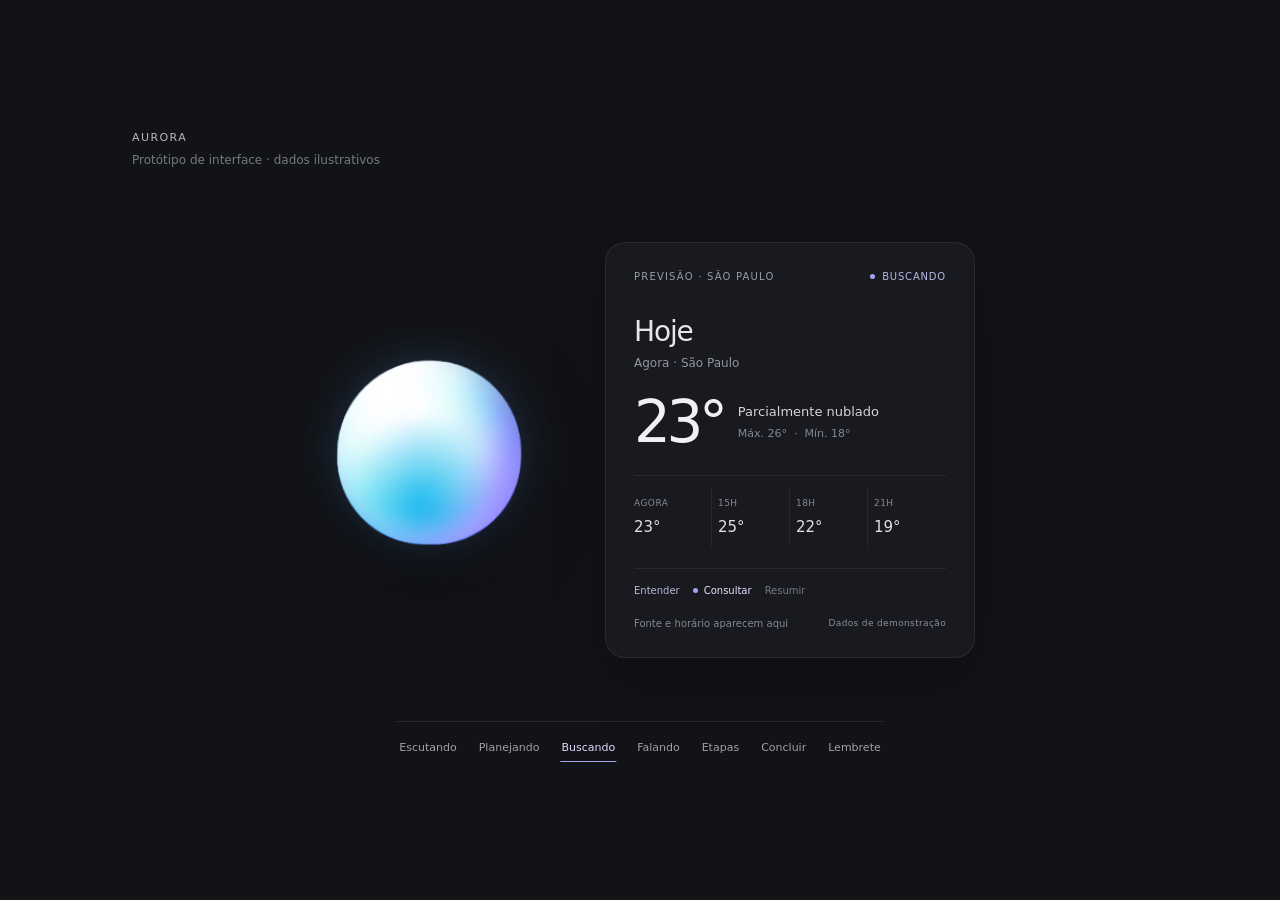
==== prototypes/aurora-motion-prototype.html @ ee7bd50a "feat(prototype): add experimental information cards" ====
<!doctype html>
<html lang="pt-BR">
<head>
<meta charset="utf-8">
<meta name="viewport" content="width=device-width, initial-scale=1">
<title>Aurora — protótipo de motion</title>
<style>
:root{color-scheme:dark;--violet:#a99bff;--blue:#76d8ff;--white:#f3fbff;--mint:#aaf5ed;--ease:cubic-bezier(.2,.8,.2,1)}
*{box-sizing:border-box}body{margin:0;min-height:100vh;overflow:hidden;font:14px/1.5 Inter,ui-sans-serif,system-ui,-apple-system,"Segoe UI",sans-serif;color:#e6e7eb;background:#121316;display:grid;place-items:center}
.workbench{position:relative;width:min(1100px,94vw);height:min(700px,92vh);display:grid;place-items:center;z-index:1}.eyebrow{position:absolute;top:30px;left:42px;color:#b9bac1;font-size:11px;letter-spacing:.13em;text-transform:uppercase}.caption{position:absolute;top:51px;left:42px;color:#777982;font-size:12px}.scene{display:flex;align-items:center;gap:68px;transform:translateX(6px);transition:gap .8s var(--ease)}
.orb-wrap{--energy:.24;--voice:0;width:220px;height:220px;display:grid;place-items:center;position:relative;flex:none;filter:drop-shadow(0 16px 32px #0008);transform:translate3d(0,0,0) scale(calc(1 + var(--energy)*.055));transition:filter .6s}
.halo{position:absolute;inset:8px;border-radius:50%;background:radial-gradient(ellipse,#8b76ff32,#70ddff20 50%,transparent 72%);filter:blur(17px);opacity:calc(.32 + var(--energy)*.34);transform:scale(calc(1 + var(--voice)*.11));will-change:transform,opacity}
.orb{position:relative;width:174px;height:174px;border-radius:50%;overflow:hidden;isolation:isolate;background:radial-gradient(ellipse at 32% 18%,#fff 0,#f6fdff 16%,#b8edff 33%,#76c9ff 50%,#607cf3 70%,#7458cf 88%,#423481 100%);box-shadow:inset -18px -24px 36px #2d3477aa,inset 10px 12px 24px #ffffffbb,0 0 54px #7b8bff28;transform:translate3d(calc(var(--flow-x,0)*.3px),calc(var(--flow-y,0)*.3px),0) scale(calc(1 + var(--voice)*.026)) rotate(calc(var(--flow-r,0)*.45deg));will-change:transform,border-radius;transition:filter .35s}
.orb:before{content:"";position:absolute;inset:-22%;border-radius:50%;background:radial-gradient(ellipse at 36% 27%,#fff 0,#ffffffc4 9%,#e7ffff68 22%,transparent 44%),radial-gradient(ellipse at 61% 70%,#934cf785 0,transparent 52%),radial-gradient(ellipse at 30% 73%,#28b9ff80 0,transparent 50%);filter:blur(calc(6px + var(--energy)*5px));transform:translate3d(calc(var(--flow-x,0)*1px),calc(var(--flow-y,0)*1px),0) rotate(calc(var(--flow-r,0)*1deg)) scale(calc(.94 + var(--energy)*.11));mix-blend-mode:screen;will-change:transform,filter}
.orb:after{content:"";position:absolute;left:14%;top:9%;width:61%;height:20%;border-radius:50%;transform:translate3d(calc(var(--glint-x,0)*1px),calc(var(--voice)*5px),0) rotate(-24deg);background:linear-gradient(90deg,transparent,#ffffffed 43%,#e5fbff9c 61%,transparent);filter:blur(4px);opacity:calc(.5 + var(--voice)*.48);will-change:transform,opacity}
.inner-wave{position:absolute;inset:27% 10% 8%;border-radius:50%;background:radial-gradient(ellipse at 45% 78%,#1798ffbd,transparent 68%);filter:blur(9px);transform:translate3d(calc(var(--voice-x,0)*1px),calc(var(--voice-y,0)*-1px),0) scaleX(calc(.96 + var(--voice)*.07)) scaleY(calc(1 + var(--voice)*.06));transform-origin:50% 100%;will-change:transform}
.flow{position:absolute;inset:-18%;border-radius:50%;mix-blend-mode:screen;filter:blur(12px);will-change:transform}
.flow-a{background:radial-gradient(ellipse at 32% 64%,#43b9ffdd 0,transparent 43%),radial-gradient(ellipse at 64% 44%,#bb8cffc9 0,transparent 47%);transform:translate3d(calc(var(--a-x,0)*1px),calc(var(--a-y,0)*1px),0) rotate(calc(var(--a-r,0)*1deg)) scale(calc(.91 + var(--voice)*.13))}
.flow-b{background:radial-gradient(ellipse at 66% 72%,#7058e9e8 0,transparent 45%),radial-gradient(ellipse at 38% 38%,#d7f8ffad 0,transparent 41%);transform:translate3d(calc(var(--b-x,0)*1px),calc(var(--b-y,0)*1px),0) rotate(calc(var(--b-r,0)*1deg)) scale(calc(.94 + var(--energy)*.08))}
.card{width:370px;min-height:390px;padding:26px 28px;border:1px solid #ffffff12;border-radius:20px;background:#191a1f;box-shadow:0 24px 55px #0003;transform-origin:left center;animation:cardEnter .7s var(--ease) both;position:relative;overflow:hidden;transition:opacity .4s,transform .5s var(--ease),filter .4s}
@keyframes cardEnter{from{opacity:0;transform:translateX(28px) scale(.96);filter:blur(12px)}to{opacity:1;transform:translateX(0) scale(1);filter:blur(0)}}
.card-head{display:flex;align-items:center;justify-content:space-between;position:relative}.route{font-size:10px;letter-spacing:.12em;color:#999ca6;text-transform:uppercase}.live{display:flex;align-items:center;gap:7px;color:#b9b6e5;font-size:10px;letter-spacing:.08em}.live i{width:5px;height:5px;border-radius:50%;background:#aaa0f2;animation:blink 1.6s infinite}@keyframes blink{50%{opacity:.35;transform:scale(.72)}}
.title{font-size:28px;font-weight:520;letter-spacing:-.04em;margin:27px 0 1px}.subtitle{font-size:12px;color:#92949d}.current{display:flex;align-items:center;gap:14px;padding:21px 0 24px}.temp{font-size:58px;line-height:1;letter-spacing:-.075em;font-weight:350;color:#f1f0f6}.weather-icon{font-size:26px;filter:none}.weather-desc{font-size:13px;color:#d4d4da}.weather-desc span{display:block;font-size:11px;color:#858791;margin-top:4px}
.divider{height:1px;background:#ffffff12;margin:0 0 12px}.hourly{display:grid;grid-template-columns:repeat(4,1fr);gap:0}.hour{padding:9px 6px 8px;text-align:left;border-right:1px solid #ffffff12}.hour:first-child{padding-left:0}.hour:last-child{border:0}.hour small{display:block;font-size:9px;color:#858791;letter-spacing:.05em}.hour b{display:block;font-size:15px;font-weight:450;margin:5px 0 0;color:#dedfe5}.bar{display:none}
.footer{display:flex;justify-content:space-between;align-items:center;margin-top:18px;font-size:10px;color:#858791}.source{display:flex;align-items:center;gap:7px}.source i{display:none}.demo-tag{color:#8c8e98;font-size:9px;letter-spacing:.04em}
.steps{display:flex;align-items:center;gap:13px;margin-top:22px;padding-top:14px;border-top:1px solid #ffffff12}.step{display:flex;align-items:center;gap:6px;color:#777982;font-size:10px;white-space:nowrap}.step i{display:none}.step.done{color:#b9b7d9}.step.active{color:#e4e0ff}.step.active:before{content:"";width:5px;height:5px;border-radius:50%;background:#aaa0f2}
.controlbar{position:absolute;bottom:38px;left:50%;translate:-50% 0;display:flex;gap:20px;padding:12px 2px 0;border:0;border-top:1px solid #ffffff18;background:transparent;box-shadow:none}.controlbar button{border:0;border-radius:0;padding:7px 1px;background:transparent;color:#a0a1a8;font-family:inherit;font-size:11px;font-weight:500;line-height:1.2;cursor:pointer;transition:color .2s,border-color .2s;border-bottom:1px solid transparent}.controlbar button:hover{color:#eee}.controlbar button.active{color:#e0dcff;border-bottom-color:#aaa0f2}.toast{position:absolute;bottom:88px;left:50%;translate:-50% 6px;padding:8px 0;background:transparent;color:#c6c2e6;font-size:11px;opacity:0;transition:.35s;pointer-events:none}.toast.on{opacity:1;translate:-50% 0}
body[data-mode="listening"] .orb{filter:saturate(1.16)}body[data-mode="thinking"] .orb{filter:saturate(1.3) hue-rotate(8deg)}body[data-mode="searching"] .orb{filter:saturate(1.32) hue-rotate(-8deg)}body[data-mode="speaking"] .orb{filter:saturate(1.2) brightness(1.06)}body[data-mode="done"] .scene{gap:18px}body[data-mode="done"] .orb-wrap{animation:doneOrb .75s var(--ease) forwards}body[data-mode="done"] .card{opacity:0;transform:translateX(35px) scale(.92);filter:blur(10px);pointer-events:none}@keyframes doneOrb{to{opacity:0;transform:scale(.55);filter:blur(13px)}}
@media(max-width:700px){.workbench{height:100svh}.scene{flex-direction:column;gap:15px;transform:scale(.76)}.card{width:min(394px,90vw);min-height:unset}.orb-wrap{width:180px;height:180px}.orb{width:145px;height:145px}.controlbar{width:95vw;justify-content:center;gap:1px}.controlbar button{padding:9px 7px;font-size:10px}.eyebrow,.caption{left:18px;top:15px}.caption{top:36px}}
</style>
</head>
<body data-mode="searching">
<main class="workbench">
  <div class="eyebrow">Aurora</div>
  <div class="caption">Protótipo de interface · dados ilustrativos</div>
  <section class="scene" aria-label="Protótipo visual Aurora">
    <div class="orb-wrap" aria-label="Aurora em busca">
      <div class="halo"></div><div class="orb"><div class="flow flow-a"></div><div class="flow flow-b"></div><div class="inner-wave"></div></div>
    </div>
    <article class="card">
      <header class="card-head"><span class="route">Previsão · São Paulo</span><span class="live"><i></i><span id="liveLabel">BUSCANDO</span></span></header>
      <h1 class="title" id="cardTitle">Hoje</h1><div class="subtitle" id="cardSubtitle">Agora · São Paulo</div>
      <section class="current"><div class="temp" id="temperature">23°</div><div class="weather-desc" id="weatherDesc">Parcialmente nublado<span>Máx. 26° &nbsp;·&nbsp; Mín. 18°</span></div></section>
      <div class="divider"></div>
      <div class="hourly" aria-label="Previsão horária">
        <div class="hour"><small>AGORA</small><b>23°</b><div class="bar" style="transform:scaleX(.58)"></div></div>
        <div class="hour"><small>15H</small><b>25°</b><div class="bar" style="transform:scaleX(.78)"></div></div>
        <div class="hour"><small>18H</small><b>22°</b><div class="bar" style="transform:scaleX(.5)"></div></div>
        <div class="hour"><small>21H</small><b>19°</b><div class="bar" style="transform:scaleX(.27)"></div></div>
      </div>
      <div class="steps" id="steps">
        <span class="step done"><i>✓</i>Entender</span><span class="step active"><i>2</i>Consultar</span><span class="step"><i>3</i>Resumir</span>
      </div>
      <footer class="footer"><span class="source"><span id="sourceText">Fonte e horário aparecem aqui</span></span><span class="demo-tag">Dados de demonstração</span></footer>
    </article>
  </section>
  <div class="toast" id="toast">Lembrete demonstrativo — nenhum agendamento foi criado</div>
  <nav class="controlbar" aria-label="Controles do protótipo">
    <button data-mode="listening">Escutando</button><button data-mode="thinking">Planejando</button><button class="active" data-mode="searching">Buscando</button><button data-mode="speaking" title="Simular a cadência de fala e seus pulsos na bolha">Falando</button><button data-mode="steps">Etapas</button><button data-mode="done">Concluir</button><button id="reminder">Lembrete</button>
  </nav>
</main>
<script>
const body=document.body, buttons=[...document.querySelectorAll('[data-mode]')], wrap=document.querySelector('.orb-wrap'), orb=document.querySelector('.orb'), liveLabel=document.querySelector('#liveLabel'), title=document.querySelector('#cardTitle'), subtitle=document.querySelector('#cardSubtitle'), toast=document.querySelector('#toast');
const labels={listening:'ESCUTANDO',thinking:'PLANEJANDO',searching:'BUSCANDO',speaking:'RESPONDENDO',steps:'ETAPA 2 DE 3',done:'CONCLUÍDO'};
const targets={idle:.12,listening:.36,thinking:.48,searching:.82,speaking:.35,steps:.53,done:.08};
let energy=.24,velocity=0,voice=0,voiceTarget=0,voiceVelocity=0,phase=0,lastFrame=0,mode='searching',speechTimer;
const clamp=(n,a,b)=>Math.max(a,Math.min(b,n));
function animate(now=0){const dt=Math.min((now-lastFrame)/1000||1/60,.04);lastFrame=now;phase+=dt;const target=targets[mode]??.2;velocity+=(target-energy)*dt*17;velocity*=Math.pow(.08,dt);energy=clamp(energy+velocity*dt,0,1);voiceVelocity+=(voiceTarget-voice)*dt*68;voiceVelocity*=Math.pow(.0015,dt);voice=clamp(voice+voiceVelocity*dt,0,1);const motion=(mode==='speaking'?2.4+voice*1.6:1+energy*.7);const wave=(t)=>Math.sin(t)+Math.sin(t*1.71+.8)*.32;const r=[wave(phase*.73),wave(phase*.61+2),wave(phase*.82+4),wave(phase*.67+5)];orb.style.borderRadius=r.map(v=>`${clamp(50+v*motion,45,55).toFixed(2)}%`).join(' ');wrap.style.setProperty('--energy',energy.toFixed(3));wrap.style.setProperty('--voice',voice.toFixed(3));wrap.style.setProperty('--flow-x',(Math.sin(phase*.8)*7+Math.sin(phase*1.43)*3).toFixed(2));wrap.style.setProperty('--flow-y',(Math.cos(phase*.71)*6+Math.sin(phase*1.18)*3).toFixed(2));wrap.style.setProperty('--flow-r',(Math.sin(phase*.4)*8).toFixed(2));wrap.style.setProperty('--glint-x',(Math.sin(phase*.27)*11).toFixed(2));wrap.style.setProperty('--voice-x',(Math.sin(phase*2.3)*voice*8).toFixed(2));wrap.style.setProperty('--voice-y',(Math.cos(phase*1.7)*voice*5).toFixed(2));wrap.style.setProperty('--a-x',(Math.sin(phase*.61)*14).toFixed(2));wrap.style.setProperty('--a-y',(Math.cos(phase*.73)*12).toFixed(2));wrap.style.setProperty('--a-r',(Math.sin(phase*.31)*12).toFixed(2));wrap.style.setProperty('--b-x',(Math.cos(phase*.49+2)*13).toFixed(2));wrap.style.setProperty('--b-y',(Math.sin(phase*.58+1)*11).toFixed(2));wrap.style.setProperty('--b-r',(Math.cos(phase*.37)*-11).toFixed(2));requestAnimationFrame(animate)}requestAnimationFrame(animate);
function setMode(next){mode=next;body.dataset.mode=next;liveLabel.textContent=labels[next]||'PRONTO';buttons.forEach(b=>b.classList.toggle('active',b.dataset.mode===next));if(next==='done'){setTimeout(()=>{setMode('idle');liveLabel.textContent='AGUARDANDO'},1200);setTimeout(()=>setMode('searching'),3600)}}
// Ponte de integração: o cliente real pode alimentar o movimento com o nível do áudio falado (0–1).
window.auroraMotion={setSpeechLevel(level){voiceTarget=clamp(Number(level)||0,0,1)},setMode};
// Simulação curta para o protótipo: pulsos de sílabas acompanham a frase exibida, sem alegar áudio real.
function demoSpeech(){clearTimeout(speechTimer);setMode('speaking');const words='Encontrei a previsão para hoje. Vai ficar parcialmente nublado, com máxima de vinte e seis graus.';title.textContent='Aurora está falando';subtitle.textContent='Pulsos demonstrativos acompanham o ritmo da frase';let i=0;function pulse(){if(i>=words.length){voiceTarget=0;setTimeout(()=>{setMode('searching');title.textContent='Previsão para hoje';subtitle.textContent='São Paulo · dados demonstrativos'},420);return}const ch=words[i++], punctuation=/[,.]/.test(ch), gap=/\s/.test(ch);if(!gap)voiceTarget=.28+Math.random()*.62;else voiceTarget=.07;if(punctuation)voiceTarget=0;speechTimer=setTimeout(pulse,punctuation?210:gap?65:48+Math.random()*35)}pulse()}
buttons.forEach(button=>button.addEventListener('click',()=>button.dataset.mode==='speaking'?demoSpeech():setMode(button.dataset.mode)));
document.querySelector('#reminder').addEventListener('click',()=>{title.textContent='Lembrete';subtitle.textContent='Hoje · 18:30';document.querySelector('#temperature').textContent='';document.querySelector('#weatherDesc').innerHTML='Revisar a build Aurora<span>Exemplo visual — não foi salvo</span>';document.querySelector('#sourceText').textContent='Lembrete demonstrativo';toast.classList.add('on');setMode('thinking');setTimeout(()=>toast.classList.remove('on'),2300)});
</script>
</body>
</html>
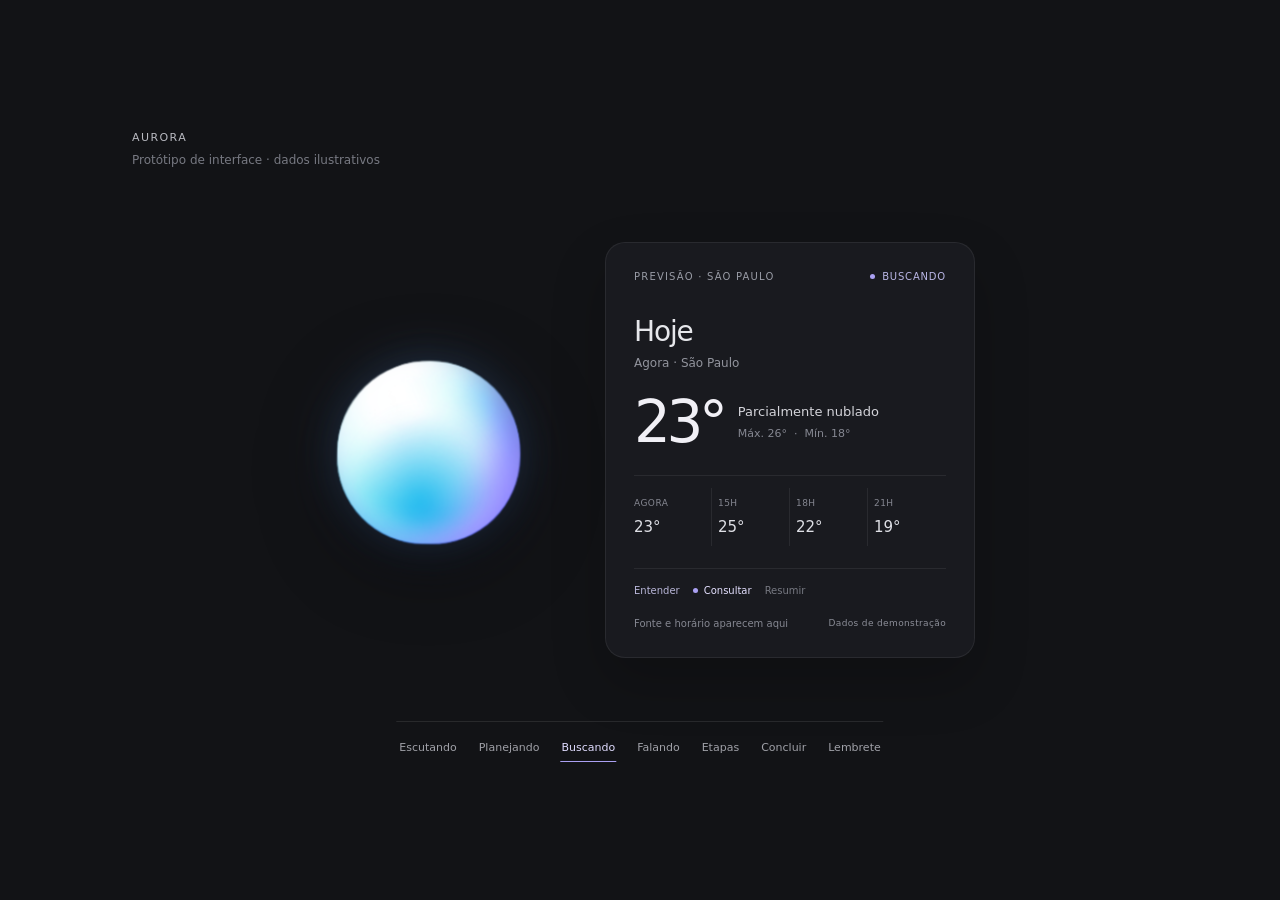
==== commit 24d0bcaf: "docs: declare GPL-3.0-only source licensing" ====
--- a/prototypes/aurora-motion-prototype.html
+++ b/prototypes/aurora-motion-prototype.html
@@ -1,4 +1,5 @@
 <!doctype html>
+<!-- SPDX-License-Identifier: GPL-3.0-only -->
 <html lang="pt-BR">
 <head>
 <meta charset="utf-8">
